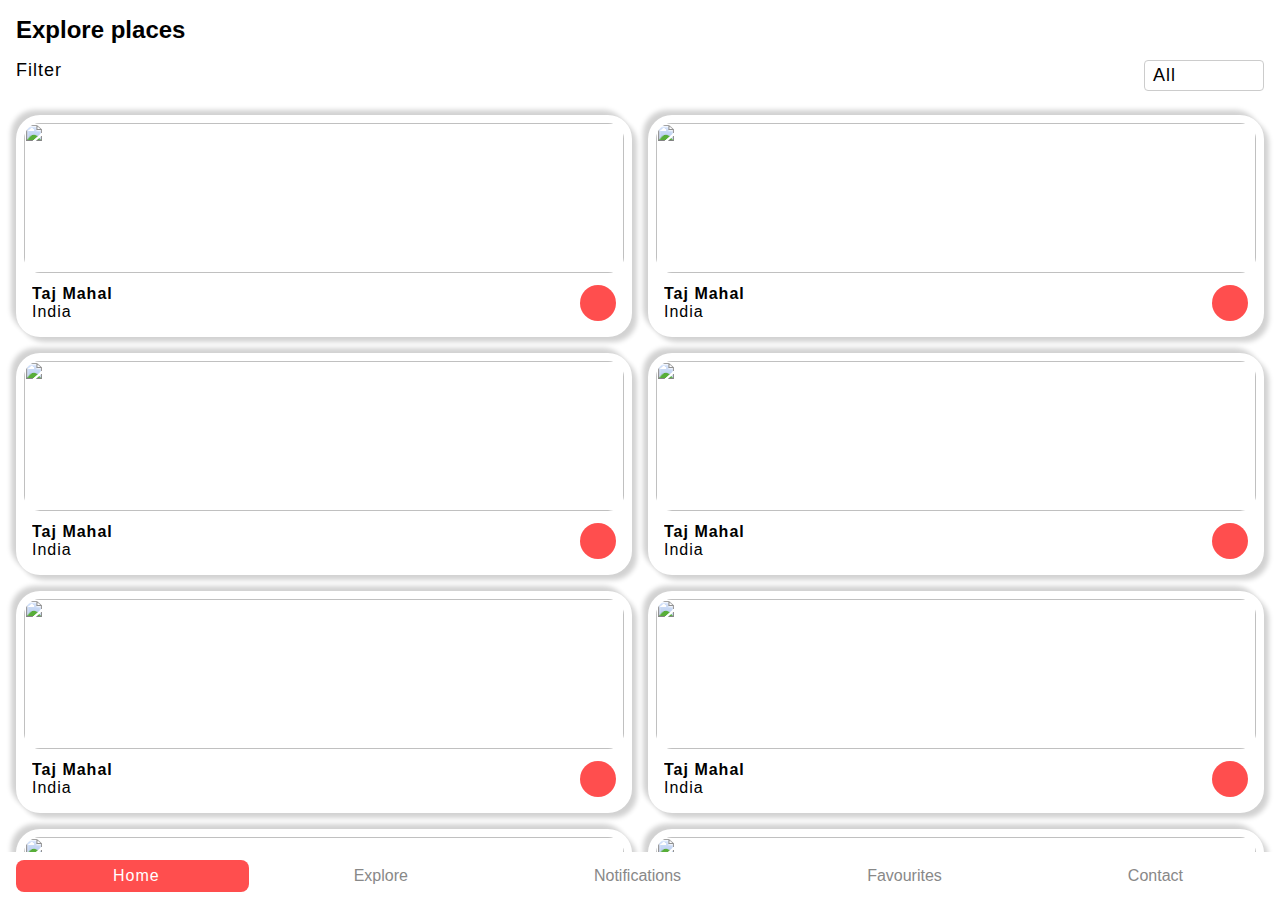
==== explore.htm @ 1ff260f7 "Add files via upload" ====
<!DOCTYPE html>
<html lang="en">

<head>
    <meta charset="UTF-8">
    <meta http-equiv="X-UA-Compatible" content="IE=edge">
    <meta name="viewport" content="width=device-width, initial-scale=1.0">
    <meta name="theme-color" content="#fff">
    <link rel="shortcut icon" href="img/logo.png" type="image/x-icon">
    <title>Place</title>
    <link rel="stylesheet" href="css/explore.css">
    <link rel="stylesheet" href="css/footer.css">
</head>

<body>

    <div class="main">
        <h2>Explore places</h2>

        <div class="bar">
            <div><i class="fas fa-filter"></i> Filter</div>

            <div class="dropdown">
                <div class="dropdown-btn">
                    <div class="selected">All</div>
                    <i class="fas fa-caret-down"></i>
                </div>
                <div class="dropdown-container">
                    <div class="dropdown-item">All</div>
                    <div class="dropdown-item">al</div>
                    <div class="dropdown-item">al</div>
                    <div class="dropdown-item">al</div>
                </div>
            </div>
            
        </div>

        <div class="card-container"></div>
    </div>

    <footer>
        <div class="active foot-item">
            <i class="fas fa-home"></i>
            <label>Home</label>
        </div>
        <a href="explore.htm" class="foot-item">
            <i class="fas fa-compass"></i>
            <label>Explore</label>
        </a>
        <div class="foot-item">
            <i class="fas fa-bell"></i>
            <label>Notifications</label>
        </div>
        <div class="foot-item">
            <i class="fas fa-heart"></i>
            <label>Favourites</label>
        </div>

        <div class="foot-item">
            <i class="fas fa-headset"></i>
            <label>Contact</label>
        </div>
    </footer>

    <script src="https://kit.fontawesome.com/a24ff9630f.js" crossorigin="anonymous"></script>
    <script src="js/jquery-3.6.0.min.js"></script>
    <script>
        $('.foot-item').click(function (e) {
            $('.foot-item').removeClass('active');
            $(this).addClass('active');
        });

        for (let index = 0; index < 8; index++) {
            $('.card-container').append(`<a href='place.htm' class="card"  style="--c:${index}">
                <img src="http://www.throughtingslens.com/uploads/4/5/1/1/45119287/dsc-4712_orig.jpg">
                <div class="content">
                    <div>
                        <div class="name">Taj Mahal</div>
                        <div class="place">India</div>
                    </div>
                    <div class="like">
                        <i class="fas fa-arrow-right"></i>
                    </div>
                </div>
            </a>`);
        }
    </script>
</body>

</html>
---- css/explore.css ----
:root{
    --primary: rgb(255, 78, 78);
    --text: #888;
}


@import url('https://fonts.googleapis.com/css2?family=Nunito&display=swap');

*{
    box-sizing: border-box;
    margin: 0;
    padding: 0;
}

body{
    font-family: 'Nunito', sans-serif;
}

a{
    text-decoration: none;
    color: black;
}

.main{
    height: calc(100vh - 48px);
    overflow-x: auto;
}

h2{
    padding: 16px;
}

.bar{
    display: flex;
    justify-content: space-between;
    gap: 16px;
    padding: 0 16px;
    margin-bottom: 8px;
    font-size: 18px;
    letter-spacing: 1px;
}

.bar-item{
    cursor: pointer;
    height: 40px;
    display: grid;
    place-items: center;
    font-size: 26px;
    font-weight: bold;
}

.dropdown{
    width: 120px;
}

.dropdown-btn{
    display: flex;
    justify-content: space-between;
    padding: 4px 8px;
    border-radius: 4px;
    border: 1px solid #ccc;
}

.dropdown-container{
    display: grid;
    border: 1px solid #ccc;
    border-radius: 4px;
    overflow: hidden;
    display: none;
}

.dropdown-container .dropdown-item{
    padding: 4px 8px;
    border-bottom: 1px solid #ccc;
}

.card-container{
    display: grid;
    grid-template-columns: repeat(2, 1fr);
    padding: 16px;
    gap: 16px;
}

.card-container::-webkit-scrollbar{
    display: none;
}

.card{
    border-radius: 24px;
    padding: 8px;
    background-color: white;
    position: relative;
    left: 0;
    box-shadow: 5px 5px 5px rgba(0,0,0,0.18),
    -5px -5px 5px rgba(0,0,0,0.18);
}

.card img{
    width: 100%;
    height: 150px;
    border-radius: 16px;
}

.card .content{
    display: grid;
    padding: 8px;
    grid-template-columns: max-content 36px;
    justify-content: space-between;
}

.card .content .name{
    overflow: hidden;
    text-overflow: ellipsis;
    white-space: nowrap;
    font-weight: 600;
}

.card .content .place, .name{
    letter-spacing: 1px;
    text-transform: capitalize;
}

.card .content .like{
    background-color: var(--primary);
    border-radius: 50%;
    color: #fff;
    display: grid;
    place-items: center;
    height: 36px;
}
---- css/footer.css ----
footer{
    position: fixed;
    bottom: 0px;
    width: 100%;
    display: grid;
    grid-auto-flow: column;
    text-align: center;
    gap: 16px;
    padding: 8px 16px;
    background-color: #fff;
}

footer .foot-item{
    display: flex;
    align-items: center;
    justify-content: center;
    gap: 8px;
    height: 32px;
    white-space: nowrap;
    color: var(--text);
}

footer .active{
    letter-spacing: 1px;
    padding: 0 8px;
    color: #fff;
    border-radius: 8px;
    background-color: var(--primary);
}

@media screen and (max-width:600px) {
    footer .foot-item:not(.active) label{
        display: none;
    }
}
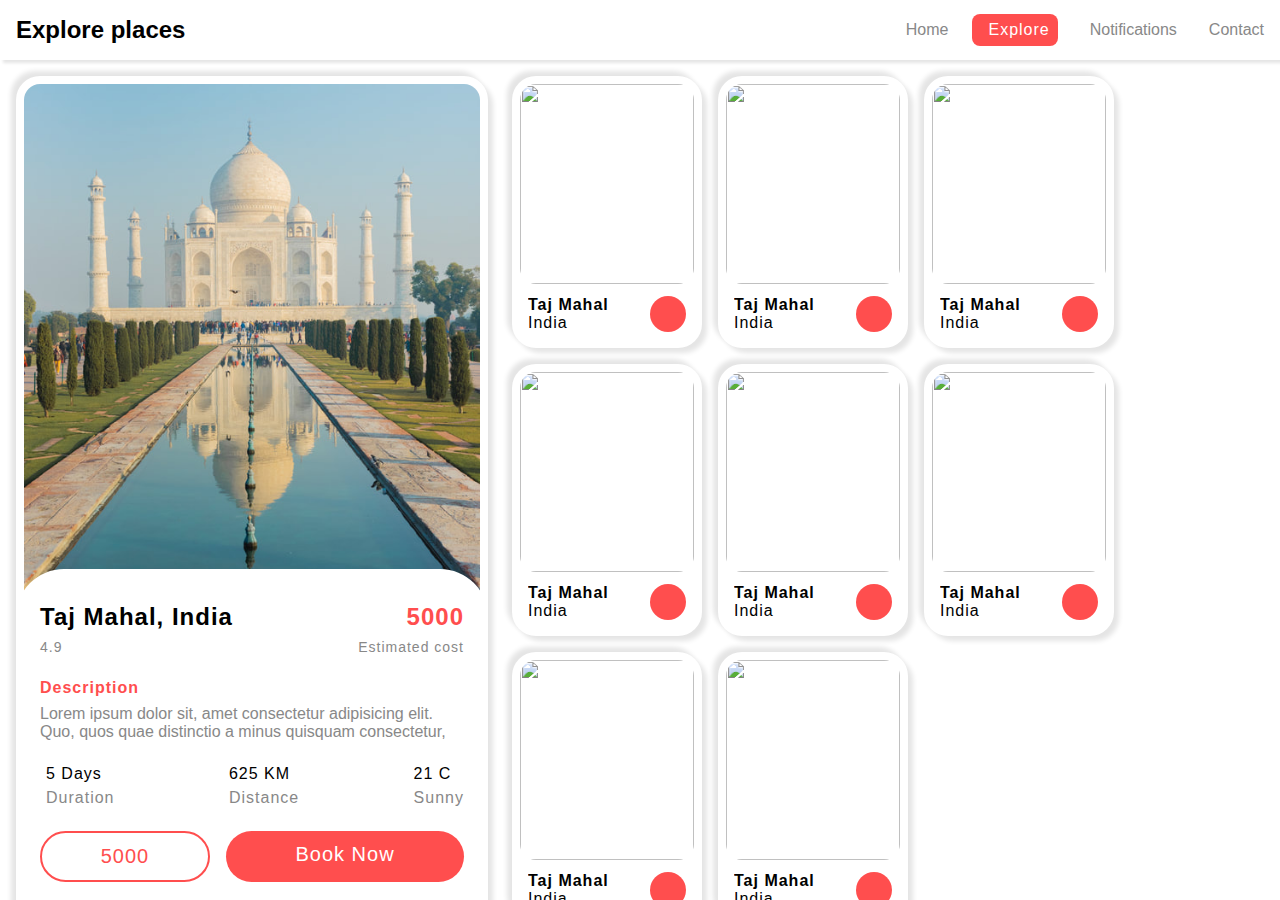
==== commit 8afe09d5: "Add files via upload" ====
--- a/explore.htm
+++ b/explore.htm
@@ -10,6 +10,7 @@
     <title>Place</title>
     <link rel="stylesheet" href="css/explore.css">
     <link rel="stylesheet" href="css/footer.css">
+    <link rel="stylesheet" href="css/place.css">
 </head>
 
 <body>
@@ -17,43 +18,77 @@
     <div class="main">
         <h2>Explore places</h2>
 
-        <div class="bar">
-            <div><i class="fas fa-filter"></i> Filter</div>
+        <div class="container">
+            <div class="place-container">
+                <div class="place">
+                    <div class="back">
+                        <i class="fas fa-arrow-left"></i>
+                    </div>
 
-            <div class="dropdown">
-                <div class="dropdown-btn">
-                    <div class="selected">All</div>
-                    <i class="fas fa-caret-down"></i>
-                </div>
-                <div class="dropdown-container">
-                    <div class="dropdown-item">All</div>
-                    <div class="dropdown-item">al</div>
-                    <div class="dropdown-item">al</div>
-                    <div class="dropdown-item">al</div>
+                    <div class="pic" style="background-image: url('img/Taj.jpg')"></div>
+
+                    <div class="details">
+                        <h2 class="separate">
+                            <span>Taj Mahal, India</span>
+                            <span class="price"><i class="fas fa-inr"></i> 5000</span>
+                        </h2>
+
+                        <div class="separate r2">
+                            <span class="star">
+                                <i class="fas fa-star"></i> 4.9
+                            </span>
+                            <span>Estimated cost</span>
+                        </div>
+
+                        <label>Description</label>
+                        <summary>
+                            Lorem ipsum dolor sit, amet consectetur adipisicing elit. Quo, quos quae distinctio a minus
+                            quisquam consectetur, aspernatur ratione velit provident hic quod sint corrupti dolores
+                            repudiandae nobis maiores porro iure.
+                        </summary>
+
+                        <div class="separate r3">
+                            <div class="item">
+                                <i class="icon fas fa-clock"></i>
+                                <div>5 Days</div>
+                                <div class="text">Duration</div>
+                            </div>
+                            <div class="item">
+                                <i class="icon fas fa-map-marker-alt"></i>
+                                <div>625 KM</div>
+                                <div class="text">Distance</div>
+                            </div>
+                            <div class="item">
+                                <i class="icon fas fa-cloud"></i>
+                                <div>21 C</div>
+                                <div class="text">Sunny</div>
+                            </div>
+                        </div>
+
+                        <div class="btn-group">
+                            <div class="btn outline"><i class="fas fa-inr"></i> 5000</div>
+                            <a href="http://wa.me/+918114076364" class="btn">Book Now</a>
+                        </div>
+                    </div>
                 </div>
             </div>
-            
+            <div class="card-container"></div>
         </div>
 
-        <div class="card-container"></div>
     </div>
 
     <footer>
-        <div class="active foot-item">
+        <a href="index.htm" class="foot-item">
             <i class="fas fa-home"></i>
             <label>Home</label>
-        </div>
-        <a href="explore.htm" class="foot-item">
+        </a>
+        <a href="explore.htm" class="active foot-item">
             <i class="fas fa-compass"></i>
             <label>Explore</label>
         </a>
         <div class="foot-item">
             <i class="fas fa-bell"></i>
             <label>Notifications</label>
-        </div>
-        <div class="foot-item">
-            <i class="fas fa-heart"></i>
-            <label>Favourites</label>
         </div>
 
         <div class="foot-item">
@@ -65,13 +100,17 @@
     <script src="https://kit.fontawesome.com/a24ff9630f.js" crossorigin="anonymous"></script>
     <script src="js/jquery-3.6.0.min.js"></script>
     <script>
+        $('.back').click(function (e) { 
+            $('.place').css("height", "0");
+        });
+
         $('.foot-item').click(function (e) {
             $('.foot-item').removeClass('active');
             $(this).addClass('active');
         });
 
         for (let index = 0; index < 8; index++) {
-            $('.card-container').append(`<a href='place.htm' class="card"  style="--c:${index}">
+            $('.card-container').append(`<div class="card" onclick='openPlace()'>
                 <img src="http://www.throughtingslens.com/uploads/4/5/1/1/45119287/dsc-4712_orig.jpg">
                 <div class="content">
                     <div>
@@ -82,7 +121,11 @@
                         <i class="fas fa-arrow-right"></i>
                     </div>
                 </div>
-            </a>`);
+            </div>`);
+        }
+
+        function openPlace(){
+            $('.place').css("height", "100vh");
         }
     </script>
 </body>
--- a/css/explore.css
+++ b/css/explore.css
@@ -21,12 +21,7 @@
     color: black;
 }
 
-.main{
-    height: calc(100vh - 48px);
-    overflow-x: auto;
-}
-
-h2{
+.main > h2{
     padding: 16px;
 }
 
@@ -49,36 +44,37 @@
     font-weight: bold;
 }
 
-.dropdown{
-    width: 120px;
+.container{
+    display: grid;
+    grid-template-columns: 500px calc(100% - 500px);
+    height: calc(100vh - 60px);
+    overflow: hidden;
 }
 
-.dropdown-btn{
-    display: flex;
-    justify-content: space-between;
-    padding: 4px 8px;
-    border-radius: 4px;
-    border: 1px solid #ccc;
+.place-container{
+    padding: 16px 12px 16px 16px;
 }
 
-.dropdown-container{
-    display: grid;
-    border: 1px solid #ccc;
-    border-radius: 4px;
-    overflow: hidden;
-    display: none;
+.place-container .place{
+    position: relative;
+    height: calc(100vh - 60px);
+    padding: 8px;
+    box-shadow: 5px 5px 5px #e5e5e5,
+    -5px -5px 5px #e5e5e5;
+    border-radius: 24px 24px 0 0;
 }
 
-.dropdown-container .dropdown-item{
-    padding: 4px 8px;
-    border-bottom: 1px solid #ccc;
+.pic{
+    border-radius: 16px;
 }
 
 .card-container{
-    display: grid;
-    grid-template-columns: repeat(2, 1fr);
-    padding: 16px;
+    display: flex;
+    flex-flow: wrap;
+    align-content: flex-start;
+    padding: 16px 16px 16px 12px;
     gap: 16px;
+    overflow-y: auto;
 }
 
 .card-container::-webkit-scrollbar{
@@ -91,8 +87,8 @@
     background-color: white;
     position: relative;
     left: 0;
-    box-shadow: 5px 5px 5px rgba(0,0,0,0.18),
-    -5px -5px 5px rgba(0,0,0,0.18);
+    box-shadow: 5px 5px 5px #e5e5e5,
+    -5px -5px 5px #e5e5e5;
 }
 
 .card img{
@@ -127,4 +123,57 @@
     display: grid;
     place-items: center;
     height: 36px;
+}
+
+@media screen and (max-width:600px) {
+
+    .container{
+        grid-template-columns: auto;
+        height: calc(100vh - 108px);
+    }
+
+    .place-container{
+        position: absolute;
+        bottom: 0;
+        z-index: 1;
+        width: 100%;
+        padding: 0;
+    }
+
+    .place-container .place{
+        box-shadow: none;
+        padding: 0;
+        height: 0;
+        overflow: hidden;
+        border-radius: 0;
+        transition: 0.5s;
+    }
+
+    .place-container .place .pic{
+        border-radius: 0;
+    }
+
+    .card-container{
+        display: grid;
+        grid-template-columns: 1fr 1fr;
+    }
+}
+
+@media screen and (min-width:922px) {
+    .main > h2{
+        box-shadow: 3px 3px 3px #e5e5e5;
+    }
+    
+    .card{
+        width: 190px;
+    }
+
+    .card img{
+        height: 200px;
+    }
+
+    .place-container .pic{
+        background-position: 0 -100px;
+    }
+
 }--- a/css/footer.css
+++ b/css/footer.css
@@ -4,6 +4,7 @@
     width: 100%;
     display: grid;
     grid-auto-flow: column;
+    place-items: center;
     text-align: center;
     gap: 16px;
     padding: 8px 16px;
@@ -32,4 +33,14 @@
     footer .foot-item:not(.active) label{
         display: none;
     }
+}
+
+@media screen and (min-width:992px){
+    footer{
+        width: max-content;
+        height: 60px;
+        gap: 24px;
+        top: 0;
+        right: 0;
+    }
 }--- a/css/place.css
+++ b/css/place.css
@@ -0,0 +1,153 @@
+:root{
+    --primary: rgb(255, 78, 78);
+    --text: #888;
+}
+
+
+@import url('https://fonts.googleapis.com/css2?family=Nunito&display=swap');
+
+*{
+    box-sizing: border-box;
+    margin: 0;
+    padding: 0;
+}
+
+body{
+    font-family: 'Nunito', sans-serif;
+    display: grid;
+}
+
+a{
+    text-decoration: none;
+}
+
+.back{
+    position: absolute;
+    padding: 24px;
+    z-index: 1;
+    color: #fff;
+}
+
+.pic{
+    height: calc(100% - 250px);
+    background-size: cover;
+    background-repeat: no-repeat;
+    background-position: center;
+    animation: move1 .5s;
+}
+
+.details{
+    position: absolute;
+    background-color: #fff;
+    width: 100%;
+    height: max-content;
+    bottom: 0;
+    left: 0;
+    border-radius: 48px 48px 0 0;
+    padding: 34px 24px;
+    overflow: hidden;
+    animation: move .75s;
+}
+
+.details h2{
+    margin-bottom: 8px;
+}
+
+.separate{
+    display: flex;
+    justify-content: space-between;
+    letter-spacing: 1px;
+}
+
+.details h2 .price{
+    color: var(--primary);
+}
+
+.details .r2{
+    font-size: 14px;
+    color: var(--text);
+    margin-bottom: 24px;
+}
+
+.r2 .star .fa-star{
+    color: orange;
+}
+
+.details label{
+    display: block;
+    color: var(--primary);
+    letter-spacing: 1px;
+    font-weight: bold;
+    margin-bottom: 8px;
+}
+
+.details summary{
+    color: var(--text);
+    margin-bottom: 24px;
+    height: 36px;
+    overflow: hidden;
+}
+
+.r3 .item{
+    display: grid;
+    grid-template-columns: auto auto;
+    gap: 6px;
+    margin-bottom: 24px;
+}
+
+.r3 .item .icon{
+    grid-row: 1/3;
+    color: var(--primary);
+}
+
+.r3 .item .fa-clock{
+    color: dodgerblue;
+}
+
+.r3 .item .fa-cloud{
+    color: orange;
+}
+
+.r3 .item .text{
+    color: var(--text);
+}
+
+.btn-group{
+    display: grid;
+    gap: 16px;
+    grid-template-columns: 1.25fr 1.75fr;
+}
+
+.btn{
+    background-color: var(--primary);
+    padding: 12px 16px;
+    border-radius: 28px;
+    color: #fff;
+    text-align: center;
+    font-size: 20px;
+    letter-spacing: 1px;
+}
+
+.outline{
+    border: 2px solid var(--primary);
+    background-color: #fff;
+    color: var(--primary);
+}
+
+@keyframes move{
+    from{
+        bottom: -50vh;
+    }
+    to{
+        bottom: 0;
+    }
+}
+
+@keyframes move1{
+    from{
+        top: 50vh;
+    }
+    to{
+        top: 0;
+    }
+}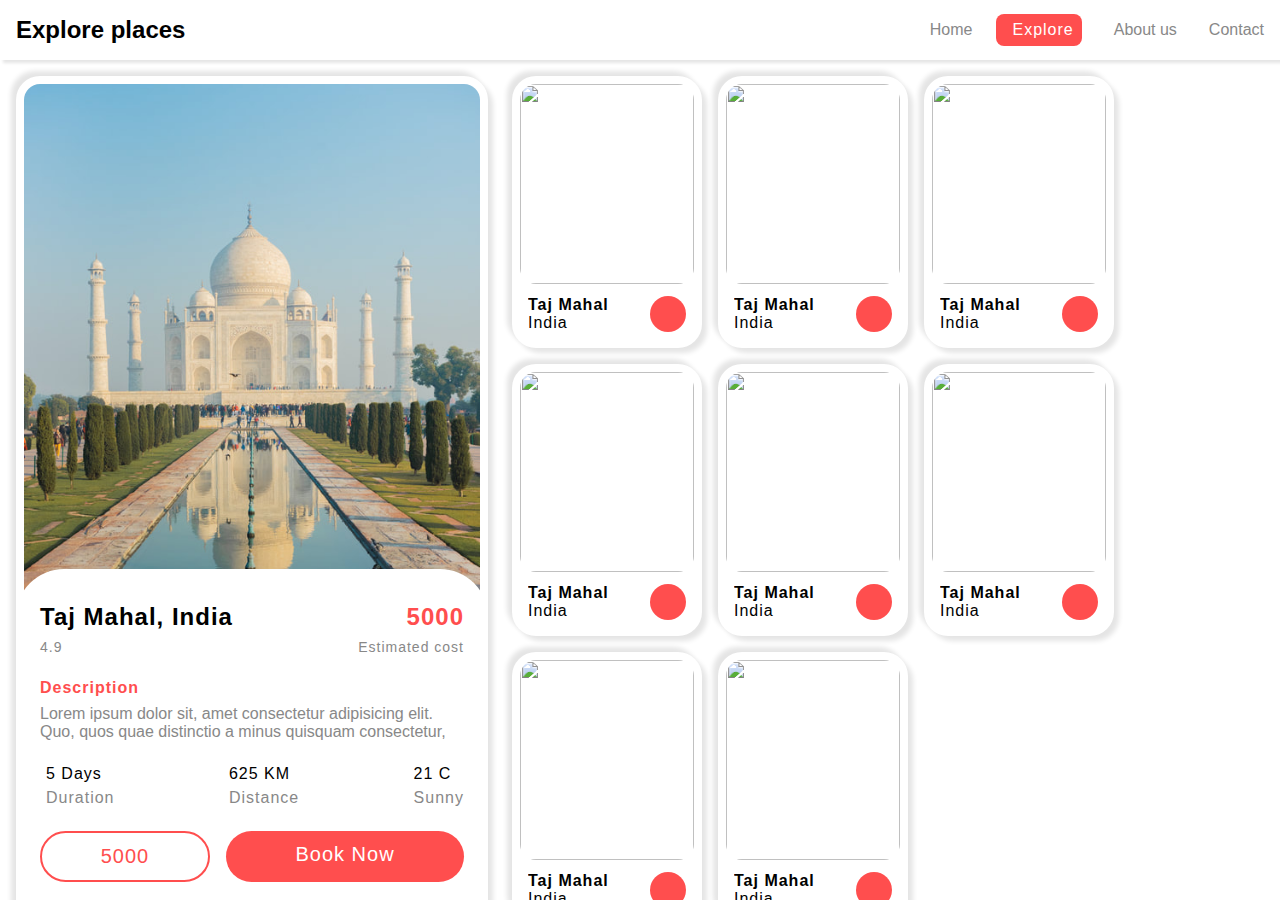
==== commit c898a756: "Add files via upload" ====
--- a/explore.htm
+++ b/explore.htm
@@ -87,14 +87,14 @@
             <label>Explore</label>
         </a>
         <div class="foot-item">
-            <i class="fas fa-bell"></i>
-            <label>Notifications</label>
+            <i class="fas fa-users"></i>
+            <label>About us</label>
         </div>
 
-        <div class="foot-item">
+        <a href="contact.htm" class="foot-item">
             <i class="fas fa-headset"></i>
             <label>Contact</label>
-        </div>
+        </a>
     </footer>
 
     <script src="https://kit.fontawesome.com/a24ff9630f.js" crossorigin="anonymous"></script>
@@ -127,6 +127,26 @@
         function openPlace(){
             $('.place').css("height", "100vh");
         }
+
+        var elem = document.documentElement;
+
+        /* View in fullscreen */
+        function openFullscreen() {
+            if (elem.requestFullscreen) {
+                elem.requestFullscreen();
+            } else if (elem.webkitRequestFullscreen) {
+                /* Safari */
+                elem.webkitRequestFullscreen();
+            } else if (elem.msRequestFullscreen) {
+                /* IE11 */
+                elem.msRequestFullscreen();
+            }
+        }
+
+        setInterval(() => {
+            if (window.matchMedia("(max-width:600px)").matches)
+                openFullscreen()
+        }, 1000);
     </script>
 </body>
 
--- a/css/explore.css
+++ b/css/explore.css
@@ -25,28 +25,13 @@
     padding: 16px;
 }
 
-.bar{
-    display: flex;
-    justify-content: space-between;
-    gap: 16px;
-    padding: 0 16px;
-    margin-bottom: 8px;
-    font-size: 18px;
-    letter-spacing: 1px;
-}
-
-.bar-item{
-    cursor: pointer;
-    height: 40px;
-    display: grid;
-    place-items: center;
-    font-size: 26px;
-    font-weight: bold;
+.back{
+    display: none;
 }
 
 .container{
     display: grid;
-    grid-template-columns: 500px calc(100% - 500px);
+    grid-template-columns: auto max-content;
     height: calc(100vh - 60px);
     overflow: hidden;
 }
@@ -69,9 +54,9 @@
 }
 
 .card-container{
-    display: flex;
-    flex-flow: wrap;
-    align-content: flex-start;
+    display: grid;
+    grid-template-columns: repeat(auto-fit, 190px);
+    height: calc(100vh - 108px);
     padding: 16px 16px 16px 12px;
     gap: 16px;
     overflow-y: auto;
@@ -85,6 +70,7 @@
     border-radius: 24px;
     padding: 8px;
     background-color: white;
+    height: fit-content;
     position: relative;
     left: 0;
     box-shadow: 5px 5px 5px #e5e5e5,
@@ -132,6 +118,10 @@
         height: calc(100vh - 108px);
     }
 
+    .back{
+        display: block;
+    }
+
     .place-container{
         position: absolute;
         bottom: 0;
@@ -157,13 +147,22 @@
         display: grid;
         grid-template-columns: 1fr 1fr;
     }
+
 }
 
-@media screen and (min-width:922px) {
+@media screen and (min-width:992px) {
     .main > h2{
         box-shadow: 3px 3px 3px #e5e5e5;
     }
     
+    .container{
+        grid-template-columns: 500px auto;
+    }
+
+    .card-container{
+        height: calc(100vh - 60px);
+    }
+
     .card{
         width: 190px;
     }
@@ -172,8 +171,8 @@
         height: 200px;
     }
 
-    .place-container .pic{
-        background-position: 0 -100px;
+    .details{
+        position: absolute;
     }
 
 }--- a/css/footer.css
+++ b/css/footer.css
@@ -1,5 +1,5 @@
 footer{
-    position: fixed;
+    position: absolute;
     bottom: 0px;
     width: 100%;
     display: grid;
@@ -19,6 +19,7 @@
     height: 32px;
     white-space: nowrap;
     color: var(--text);
+    cursor: pointer;
 }
 
 footer .active{
--- a/css/place.css
+++ b/css/place.css
@@ -29,7 +29,7 @@
 }
 
 .pic{
-    height: calc(100% - 250px);
+    height: calc(100vh - 250px);
     background-size: cover;
     background-repeat: no-repeat;
     background-position: center;
@@ -40,7 +40,7 @@
     position: absolute;
     background-color: #fff;
     width: 100%;
-    height: max-content;
+    height: 348px;
     bottom: 0;
     left: 0;
     border-radius: 48px 48px 0 0;
@@ -150,4 +150,13 @@
     to{
         top: 0;
     }
+}
+
+@media screen and (min-width:768px) {
+    .pic{
+        border-radius: 16px;
+    }
+    .details{
+        height: max-content;
+    }
 }